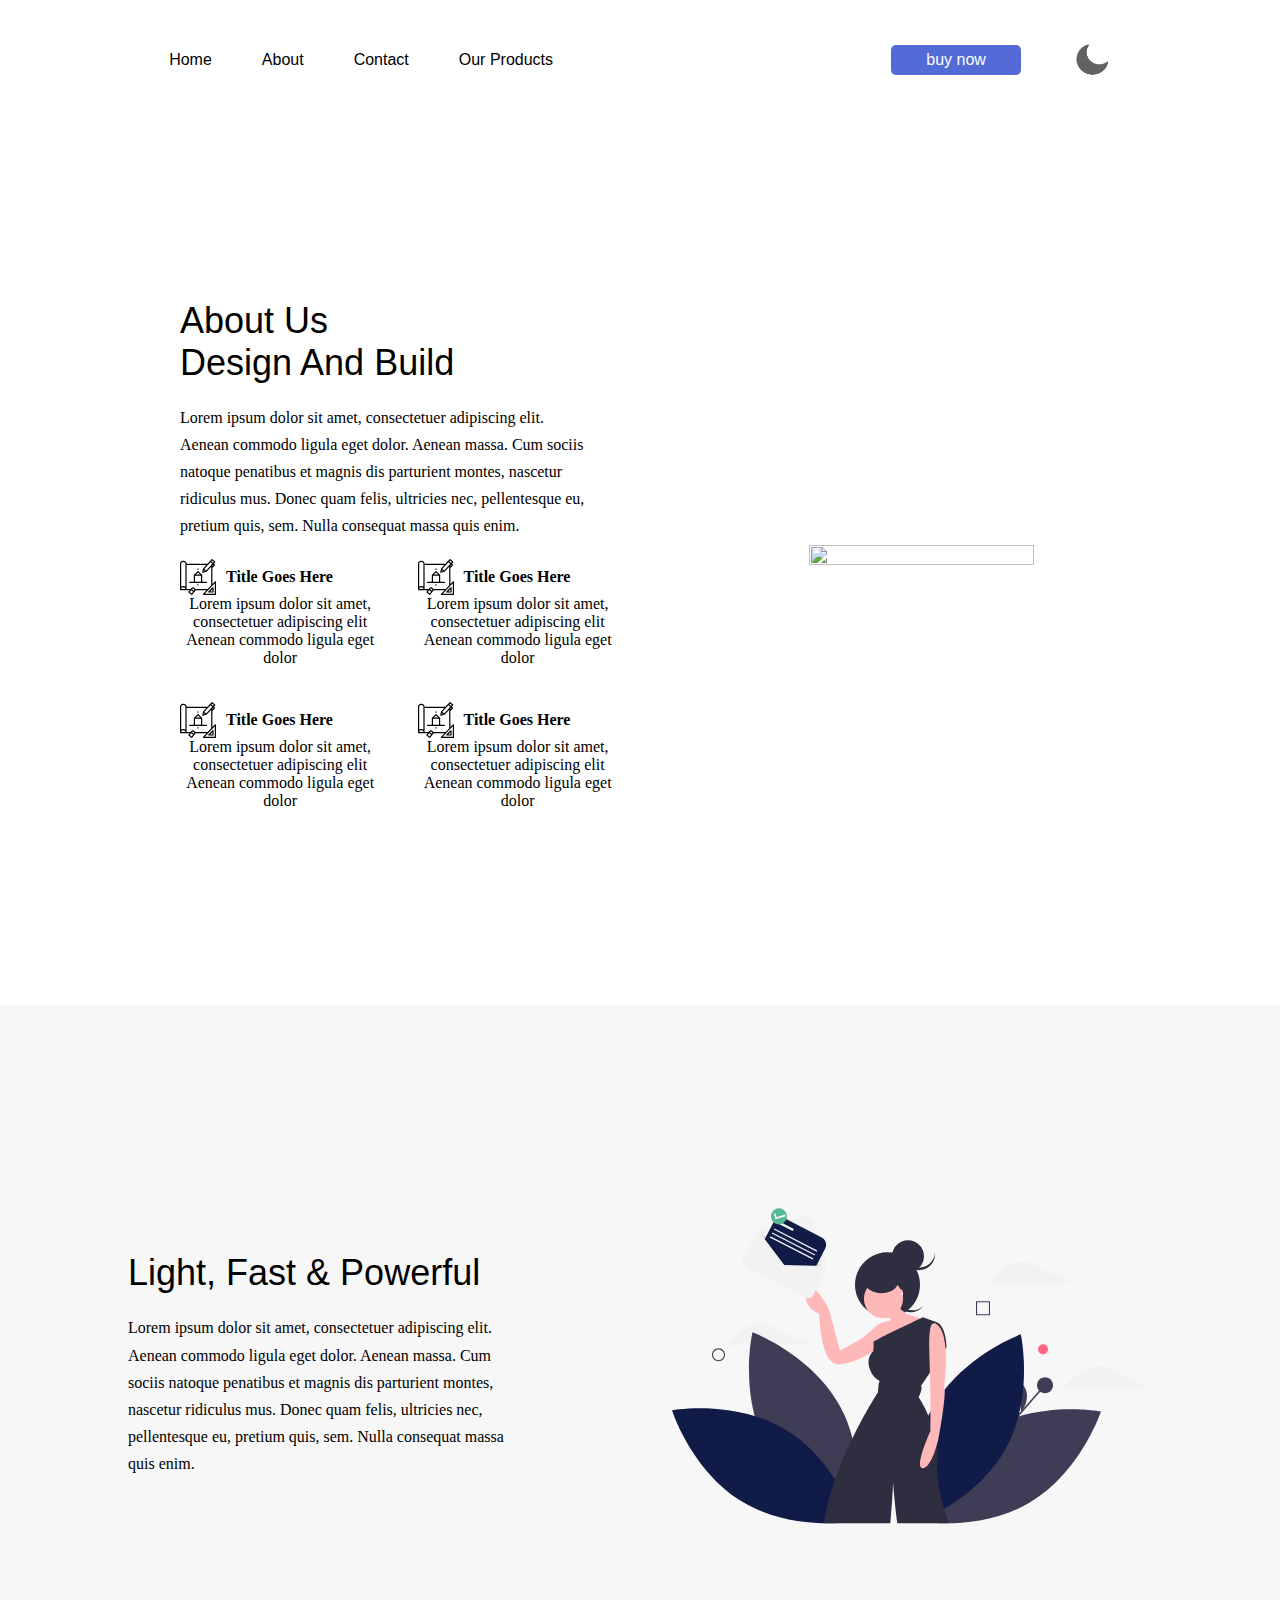
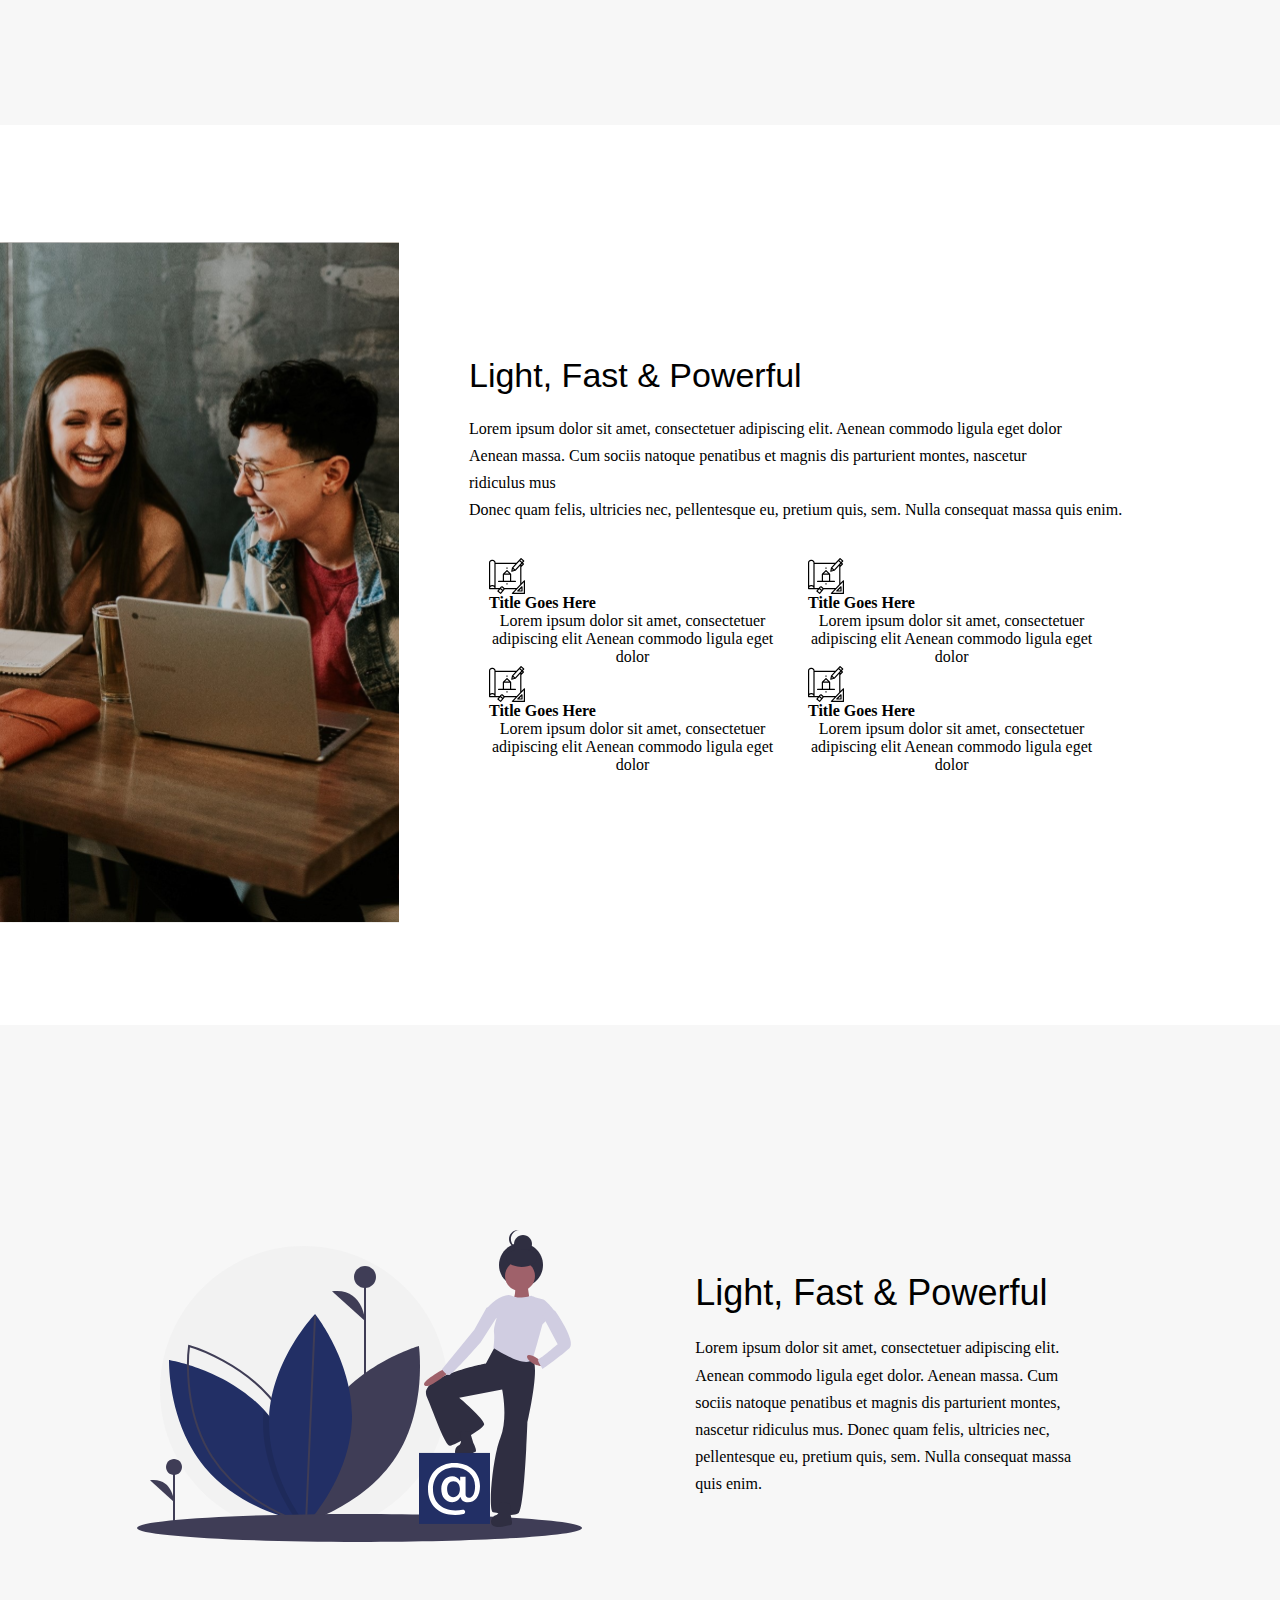
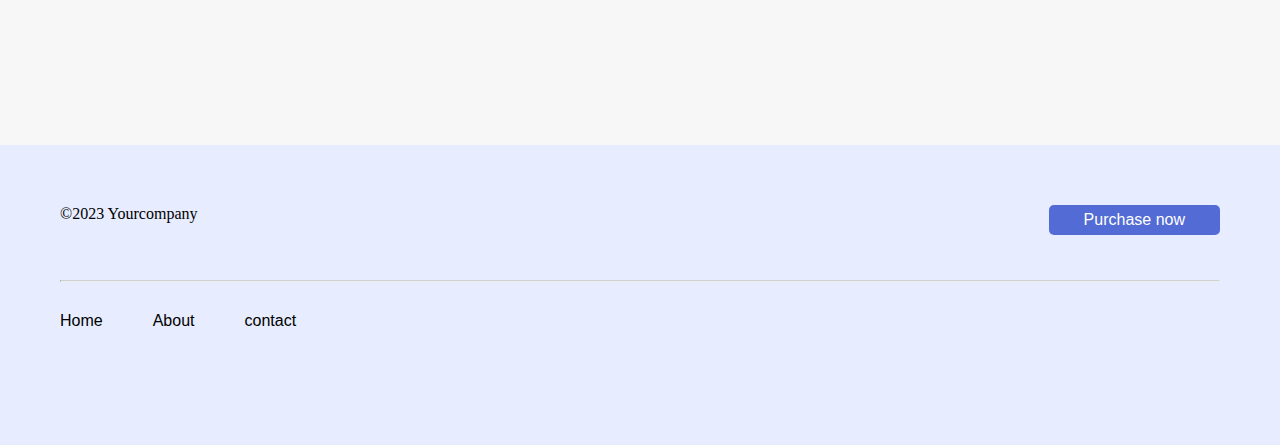
==== pages/about.html @ 18a708e0 "first commit" ====
<head>
    <meta charset="UTF-8">
    <meta name="viewport" content="width=device-width, initial-scale=1.0">
    <link rel="stylesheet" href="../style.css">
    <title>Document</title>
</head>
<body>
    <header>
        <nav>
            <ul>
                <li> <a href="../index.html">Home</a></li>
                <li><a href="about.html">About</a></li>
                <li><a href="contact.html">Contact</a></li>
                <li><a href="products.html">Our Products</a></li>

                
            </ul>
        </nav>
        <div class="header_right">
            <button>
                buy now
            </button>
            <img src="../assets/Icon/moon.png" class="moon" id="moon" alt="">
        </div>
    </header>
    <section class="about">
        <div class="left_section">
            <div>
                <h1 class="main_title">About Us <br/> Design And Build</h1>
                <p class="p_about">Lorem ipsum dolor sit amet, consectetuer adipiscing elit. Aenean commodo ligula eget dolor. Aenean massa. Cum sociis natoque penatibus et magnis dis parturient montes, nascetur ridiculus 
                    mus. Donec quam felis, ultricies nec, pellentesque eu, pretium quis, sem. Nulla consequat massa quis enim.</p>
            </div>
                    <div class="boxes">
                        <div class="box">
                            <div class="row">
                                <img class="icon" src="../assets/Icon.svg" alt="">
                                <h4>Title Goes Here</h4>
                            </div>
                            <p>Lorem ipsum dolor sit amet, <br> consectetuer adipiscing elit <br> Aenean commodo ligula eget dolor</p>
                        </div>
                        <div class="box">
                            <div class="row">
                                <img class="icon" src="../assets/Icon.svg" alt="">
                                <h4>Title Goes Here</h4>                            </div>
                            <p>Lorem ipsum dolor sit amet, <br> consectetuer adipiscing elit <br> Aenean commodo ligula eget dolor </p>
                        </div>
                        <div class="box">
                            <div class="row">
                                <img class="icon" src="../assets/Icon.svg" alt="">
                                <h4>Title Goes Here</h4>                            </div>
                            <p>Lorem ipsum dolor sit amet, <br> consectetuer adipiscing elit <br> Aenean commodo ligula eget dolor</p>
                        </div>
                        <div class="box">
                            <div class="row">
                                <img class="icon" src="../assets/Icon.svg" alt="">
                                <h4>Title Goes Here</h4>                            </div>
                            <p>Lorem ipsum dolor sit amet, <br> consectetuer adipiscing elit <br> Aenean commodo ligula eget dolor</p>
                        </div>
                    </div>
        </div>
        <div class="right_section">
            <img class="main_pic" src="../assets/Vert.png" alt="">
        </div>
    </section>
    <section class="second_page">
        <div class="second_left">
        <h1 class="main_title">Light, Fast & Powerful</h1>
        <p class="p_about">Lorem ipsum dolor sit amet, consectetuer adipiscing elit. Aenean commodo ligula eget dolor. Aenean massa. Cum sociis natoque penatibus et magnis dis parturient montes, nascetur ridiculus 
        mus. Donec quam felis, ultricies nec, pellentesque eu, pretium quis, sem. Nulla consequat massa quis enim.</p>
        </div>
        <div class="second_right">
            <img src="../assets/about1.svg" alt="">
        </div>
            
        </section>
        <section class="tirth_page">
            <div class="image_section">
                <img src="../assets/about2.svg" class="about2_image" alt="">
            </div>
            <div class="content_section">
                <h1 class="about2_title">Light, Fast & Powerful</h1>
                <p class="p_about">Lorem ipsum dolor sit amet, consectetuer adipiscing elit. Aenean commodo ligula eget dolor <br> Aenean massa. Cum sociis natoque penatibus et magnis dis parturient montes, nascetur <br> ridiculus 
                    mus <br> Donec quam felis, ultricies nec, pellentesque eu, pretium quis, sem. Nulla consequat massa quis enim.</p>
                    <div class="boxes2">
                        <div class="box2">
                            
                                <img class="icon" src="../assets/Icon.svg" alt="">
                                <h4>Title Goes Here</h4>
                            
                            <p>Lorem ipsum dolor sit amet, consectetuer <br> adipiscing elit  Aenean commodo ligula eget dolor</p>
                        </div>
                        <div class="box2">
                           
                                <img class="icon" src="../assets/Icon.svg" alt="">
                                <h4>Title Goes Here</h4>                            
                                <p>Lorem ipsum dolor sit amet, consectetuer <br> adipiscing elit  Aenean commodo ligula eget dolor</p>
                        </div>
                        <div class="box2">
                            
                                <img class="icon" src="../assets/Icon.svg" alt="">
                                <h4>Title Goes Here</h4>                          
                                <p>Lorem ipsum dolor sit amet, consectetuer <br> adipiscing elit Aenean commodo ligula eget dolor</p>
                        </div>
                        <div class="box2">
                            
                                <img class="icon" src="../assets/Icon.svg" alt="">
                                <h4>Title Goes Here</h4>                           
                                <p>Lorem ipsum dolor sit amet, consectetuer <br> adipiscing elit  Aenean commodo ligula eget dolor</p>
                        </div>
                    </div>
            </div>
            
        </section>
        <section class="second_page">
            <div class="second_right">
                <img src="../assets/about3.svg" alt="">
            </div>
            <div class="second_left">
                <h1 class="main_title">Light, Fast & Powerful</h1>
            <p class="p_about">Lorem ipsum dolor sit amet, consectetuer adipiscing elit. Aenean commodo ligula eget dolor. Aenean massa. Cum sociis natoque penatibus et magnis dis parturient montes, nascetur ridiculus 
            mus. Donec quam felis, ultricies nec, pellentesque eu, pretium quis, sem. Nulla consequat massa quis enim.</p>
                
            </div>
                
            </section>
        </section>
        <footer>
            <div class="footer_top">
                <p>©2023 Yourcompany</p>
            <button>Purchase now</button>
            </div>
            <div>
                <hr class="solid">
            </div>
            <div class="footer_bottom">
                <div class="footer_nav">
                    <nav>
                        <ul>
                            <li>Home</li>
                            <li>About</li>
                            <li>contact</li>
                        </ul>
                    </nav>
                    
                </div>
                <div class="social_media">
                    <img src="assets/Icon/facebook.png" alt="">
                    <img src="assets/Icon/instagram.png" alt="">
                    <img src="assets/Icon/linkedin.png" alt="">
                    <img src="assets/Icon/twitter.png" alt="">
                    <img src="assets/Icon/youtube.png" alt="">
                </div>
            </div>
        </footer>
        <script>
            const icon = document.getElementById("moon");
         const icons = document.querySelectorAll(".icon");
         
         icon.onclick = function() {
             document.body.classList.toggle("dark_theme");
             
             if (document.body.classList.contains("dark_theme")) {
                 icon.src = "../assets/Icon/sun.png"; 
                 icons.forEach((icon) => {
                     icon.src = "../assets/Icon_light.svg"; 
                 });
             } else {
                 icon.src = "../assets/Icon/moon.png"; 
                 icons.forEach((icon) => {
                     icon.src = "../assets/Icon.svg"; 
                 });
             }
         };
           </script>
</body>
---- style.css ----
:root{
  --primarycolor : white;
  --secondarycolor : black ;
  --optionalcolor : #526BD5;
  --thirthcolor : #F7F7F7;
  --footercolor : #E7ECFF ;
  --hovercolor : #FF8C00 ;
  --spancolor : #505F98 ;
  --transparent : transparent;
}


.dark_theme{
  --primarycolor : black;
  --secondarycolor :white ;
  --footercolor : #1A1A1B;
  --thirthcolor : #353437
}

h1,h1,h3,h4,h5,h6,p{
  color: var(--secondarycolor);
}

*{
    margin: 0;
    padding: 0;
}
body{
  background-color: var(--primarycolor);
}
html{
    scroll-behavior: smooth;
    overflow-x: hidden;

}

header {
    padding-top: 15px;
    position: relative;
    display: flex;
    z-index: 1;
    justify-content: space-around;
    align-items: center;
    height: 10%;
    background-color: var(--primarycolor);

}

nav ul {
    list-style-type: none;
    display: flex;
    gap: 50px; 
   
}

nav li {
    font-size: 18px;
    font-family: 'Roboto', sans-serif;
    font-size: 16px;
    font-weight: 400;
    text-decoration: none;
    
    
}
a{
    text-decoration: none;
    color: var(--secondarycolor);
}

a:hover{
  color: #526BD5;
}

button {
    background-color: var(--optionalcolor);
    color: white;
    border: none;
    padding: 6px 35px;
    font-size: 16px;
    cursor: pointer;
    border-radius: 5px;
}

.moon{
  width: 40px;
  height: 40px;
  cursor: pointer;
  z-index: 10;
  
}

.header_right{
  display: flex;
  align-items: center;
  gap: 50px;
}



.about{
    display: flex;
    justify-content: space-around;
    align-items: center;
    height: 100vh;
    padding: 0 80px;
}
.second_page{
    display: flex;
    justify-content: space-around;
    align-items: center;
    height: 80vh;
    padding: 0 80px;
    background-color: var(--thirthcolor);
}
.tirth_page{
    height: 100vh;
    display: flex;
    justify-content: space-between;
    align-items: center;
}

.right_section{
    width: 50%;
    display: flex;
    justify-content: center; 
    align-items: center;
}

.main_pic {
    width:  70%;
    height: auto ;
    object-fit: cover;
}
.left_section{
    width: 50%;
    display: flex;
    flex-direction: column;
    justify-content: space-evenly;
    align-items: flex-start;
    margin: 100px;
      
}
.main_title{
    margin-bottom: 20px;
    font-family: 'AG Medium 36', sans-serif;
    font-weight: normal;
    font-size: 36px; 
}
p{
    font-size: 16px;
    text-align: start;
    max-width: 90%;
}

.p_about{
    line-height: 1.7;
    font-size: 16px;
    text-align: start;
    max-width: 90%;
}
 .row{
  display: flex;
  justify-content: flex-start;
  align-items: center;
  gap: 10px;

 }

 .box{
    margin-top: 20px;
 }

 .boxes{
    display: grid;
    grid-template-columns: repeat(2,1fr);
    grid-template-rows: repeat(2,1fr);
    gap: 15px;

 }

 .second_left{
    max-width: 40%;
 }
 .second_right{
    max-width: 60%;
 }
 

.title_about{
    margin-bottom: 30px;
 }

 .image_section{
    width: 35%;
    height: 100%;
 }

 .about2_image{
    height: 100%;
    width: 100%;
 }

 .content_section{
    width: 65%;
    height: 100%;
    display: flex;
    align-items: flex-start;
    margin: 70px;
    justify-content: center;
    flex-direction: column;
   
 }
 
 .boxes2{
    padding-top: 35px;
    padding-left: 20px;
    padding-bottom: 20px;
    display: flex;
    justify-items: flex-start;
    flex-wrap: wrap;
 }
 .about2_title{
    margin-bottom: 20px;
    font-family: 'AG Medium 36', sans-serif;
    font-weight: normal;
    font-size: 34px;
 }


 footer{
    height:20vh;
    background-color: var(--footercolor);
    display: flex;
    flex-direction: column;
    padding: 60px;
    
 }

 .footer_top{
    display: flex;
    justify-content: space-between;
    align-items: flex-start;
 }


 hr.solid {
    margin-top: 45px;
    border-top: 1px solid  #CDD1D4;
  }

  .footer_bottom{
    margin-top: 30px;
    display: flex;
    justify-content: space-between;
    align-items: center;
  }

  .social_media{
    display: flex;
    gap: 30px;
  }

.main_page{
  background-color: var(--primarycolor);
    height: 100vh;
    width: 100%;
    display: flex;
    justify-content: space-between;
    overflow: hidden;
}

.main_image{
    z-index: 0;
    height: 80vh;
    width: 100%;
    position: absolute;
    left: 0;
   
    margin-left: 250px;
       
}

.content_side{
    z-index: 3;
    max-width: 50%;
    display: flex;
    flex-direction: column;
    justify-content: center;
    align-items: flex-start;
    gap: 50px;
    padding-left: 150px;
}

.btn2{
margin-left: 100px;
padding: 10px 35px;
border: solide var(--secondarycolor) 2px;
border: solid; 
border-radius: 5px; 
cursor: pointer; 
text-align: center; 
transition: background-color 0.3s, transform 0.1s; 
}

.btn1{
    padding: 10px 35px;
    border-radius: 5px;
    color: white;
    font-weight:normal;
    cursor: pointer; 
    text-align: center; 
    background-color: var(--optionalcolor);
}

.btns{
    display: flex;
    align-items: center;
}

.main_page2{
  background-color: var(--primarycolor);
    height: 100vh;
    width: 100%;
    display: flex;
    justify-content: space-between;
    align-items: center;
    overflow: hidden;
}


.main2img{
    height: 70vh;
    width: 100%;
}
 

.boxes3{
    padding-top: 35px;
    padding-left: 20px;
    padding-bottom: 20px;
    display: flex;
    justify-items: flex-start;
    align-items: flex-start;
 }

 .rectangle_page {
    background-color: var(--primarycolor);
    height: 100vh;
    width: 100%;
    background-image: url(assets/bg-curve.png);
    display: flex;
    flex-direction: column;
    justify-content: center;
    align-items: center;
    gap: 40px;
    overflow: hidden;
}

.rectangle_page , p{
    text-align: center;
    
}

.rectangle_page , h1{
    font-family: 'AG Medium 36', sans-serif;
    font-weight: normal;
    font-size: 36px;
    
}

.white-background {
    background-color: var(--primarycolor) !important; 
}

.contact_us{
    height: 100%;
    width: 100%;
    display: flex;
    justify-content: space-between;
    background-color: var(--primarycolor);
    
}
.contact_left{
    flex: 1.4;
    display: flex;
    flex-direction: column;
    justify-content: center;
}
.contact_right{
    flex: 0.6;
   
    
}

.contact_right img{
    height: 100vh;
    width: auto;

    
}
.contact-container {
    display: flex;
    flex-direction: column;
    gap: 10px;
  }
  
  .form-group {
    display: flex;
    flex-direction: column;
    align-items: center;
    margin-bottom: 15px;
  }
  
  .form-group-inline {
    display: flex;
    justify-content: space-between;
    gap: 20px;
  }
  
  .form-group-inline .form-group {
    flex: 1;
  }
  
  .form-input,
  .form-textarea {
    width: 70%;
    padding: 15px;
    background-color: var(--primarycolor);
    border: 1px solid #ccc;
    border-radius: 20px;
    font-size: 16px;
  }
  .contact_title {
  font-size: 3em;
  color: white;
  margin: 7%;
  text-align: center;
  }
  .form-submit {
    width: 25%;
    padding: 10px;
    background-color: var(--optionalcolor);
    color: white;
    border: none;
    border-radius: 20px;
    font-size: 22px;
    cursor: pointer;
    margin: 0 auto;
    padding: 16px 28px;
    text-transform: capitalize;
    display: inline-block;
    font-size: 0.9rem;
    -webkit-transition: 200ms;
    transition: 200ms;
    font-weight: 600;
  }
  input::placeholder {
    color: #888;      
    font-size: 14px;    
    opacity: 1;        
  }
  
  .form-submit:hover {
    background-color: var(--hovercolor);
  }
  
  .form-group-inline {
    display: flex;
    justify-content: space-around;
  }
  
  .form-group-inline .form-group {
    width: 48%;
  }
 .contact_us_header{
    display: flex;
    flex-direction: column;
    justify-content: center;
    align-items: start;
    padding-left: 120px;
    margin-bottom: 40px;
    gap: 30px;
 }

 .contact_us_header h1{
    font-family: 'AG Medium 36', sans-serif;
    font-weight: bold;
    font-size: 50px;
 }
 .contact_us_header p{
    text-align: start;
 }
 .contact_us_header span{
    color: var(--spancolor);
 }

.products{
  margin-top: 30px;
  height: 100vh;
  display: flex;
  flex-direction: column;
  align-items: center;
  gap: 50px;
}
.parent{
  display: grid;
  grid-template-columns: repeat(6 , 1fr);
  grid-template-rows: repeat(6 , 1fr);
  height: 80%;
  width: 80%;
  gap: 15px;

}


.grid1{
background-color: var(--thirthcolor);
grid-column: 1/3;
grid-row: 1/5;
border-radius: 20px;
}

.grid2{
  background-color: var(--thirthcolor);
  grid-column: 3/5;
  grid-row: 1/4;
  border-radius: 20px;
  display: flex;
  flex-direction: column;
  align-items: center;
  justify-content: flex-start;
  gap: 25px;
}
.grid3{
  background-color: var(--thirthcolor);
  grid-column: 5/7;
  grid-row: 1/4;
  border-radius: 20px;
  display: flex;
  flex-direction: column;
  align-items: center;
  justify-content: flex-start;
  gap: 25px;
}
.grid4{
  background-color: var(--thirthcolor);
  grid-column: 1/3;
  grid-row: 5/7;
  border-radius: 20px;
  display: flex;
  flex-direction: column;
  justify-content: center;
  align-items: center;
  gap: 25px;
  

}
.grid5{
  background-color: var(--thirthcolor);
  grid-column: 3/5;
  grid-row: 4/7;
  border-radius: 20px;
  display: flex;
  flex-direction: column;
  align-items: center;
  justify-content: flex-start;
  gap: 25px;
}
.grid6{
  background-color: var(--thirthcolor);
  grid-column: 5/7;
  grid-row: 4/7;
  border-radius: 20px;
  display: flex;
  flex-direction: column;
  align-items: center;
  justify-content: flex-start;
  gap: 25px;

}

.grid1 img
{
  width: 100%;
  height: 100%; 
  object-fit: cover;
}

.grid2 img,
.grid3 img,
.grid5 img,
.grid6 img {
  width: 60%;
  height: 60%;
  margin-top: 20px;

}
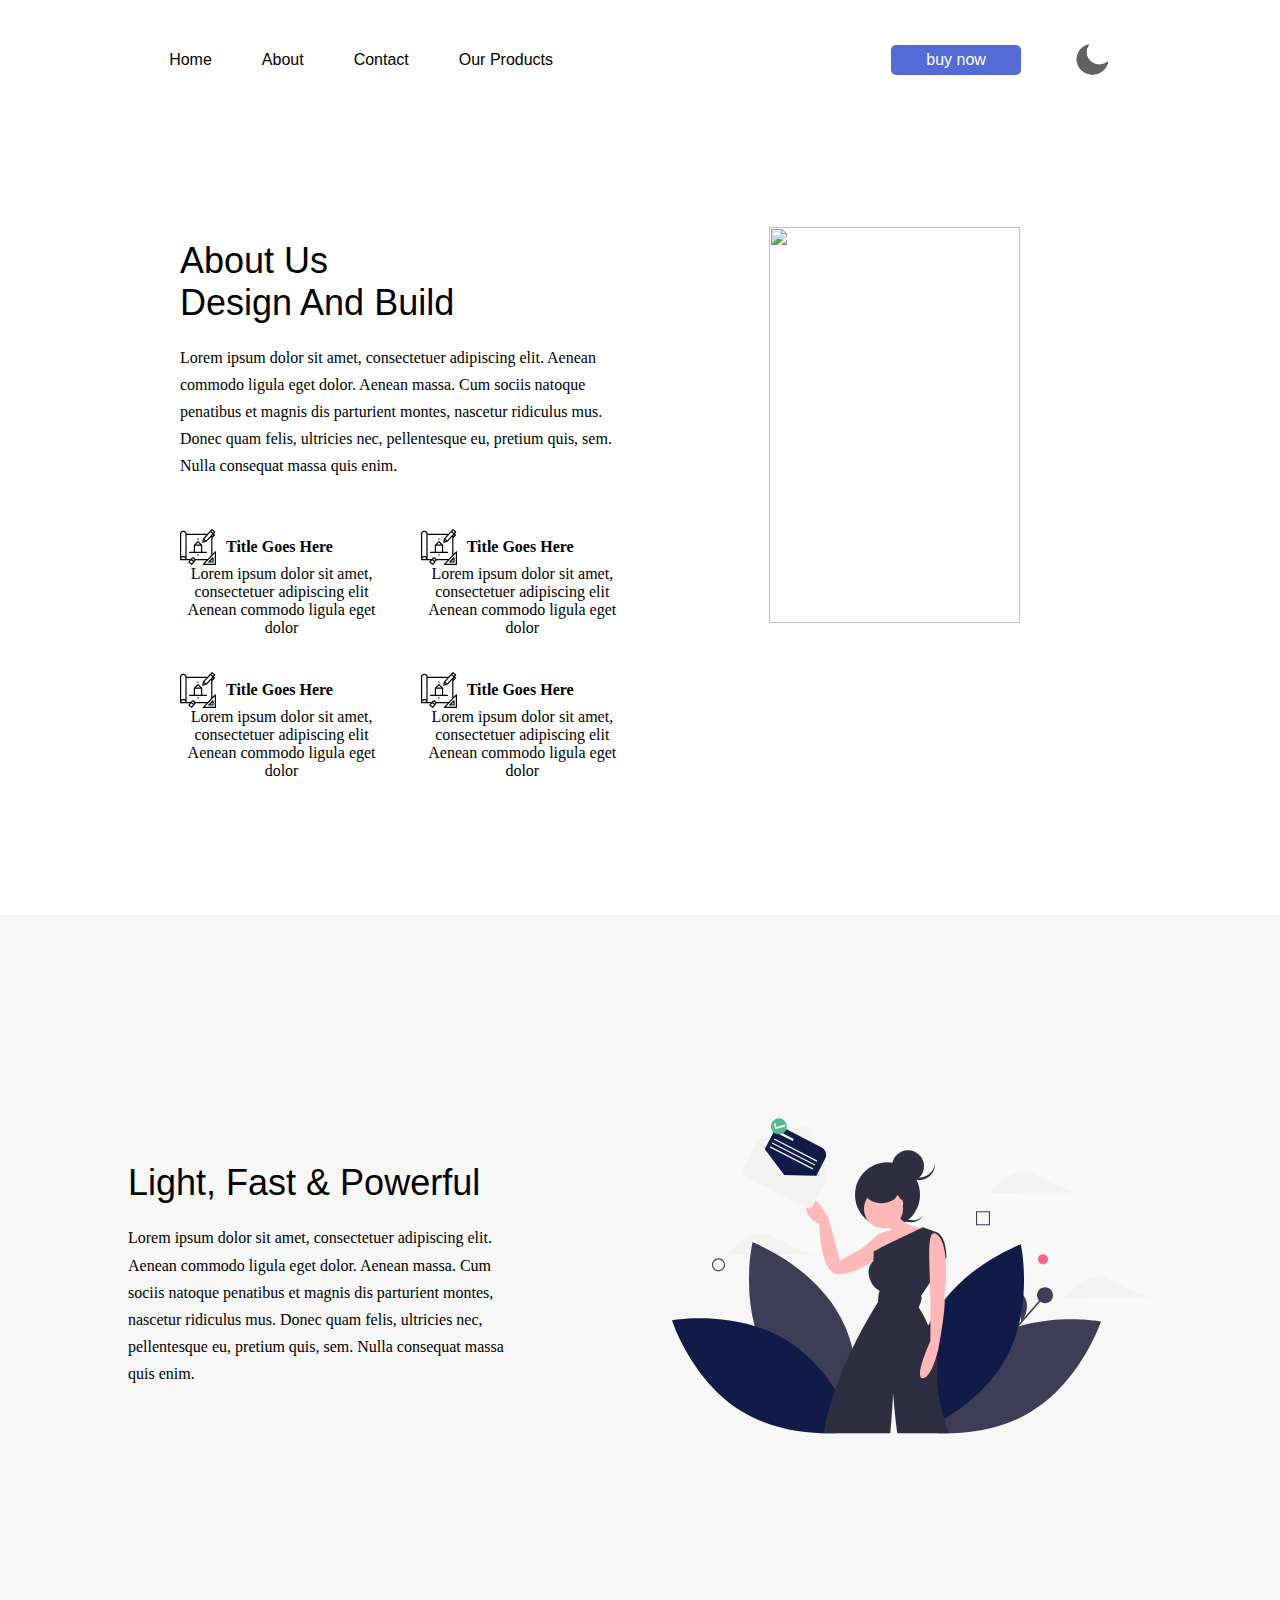
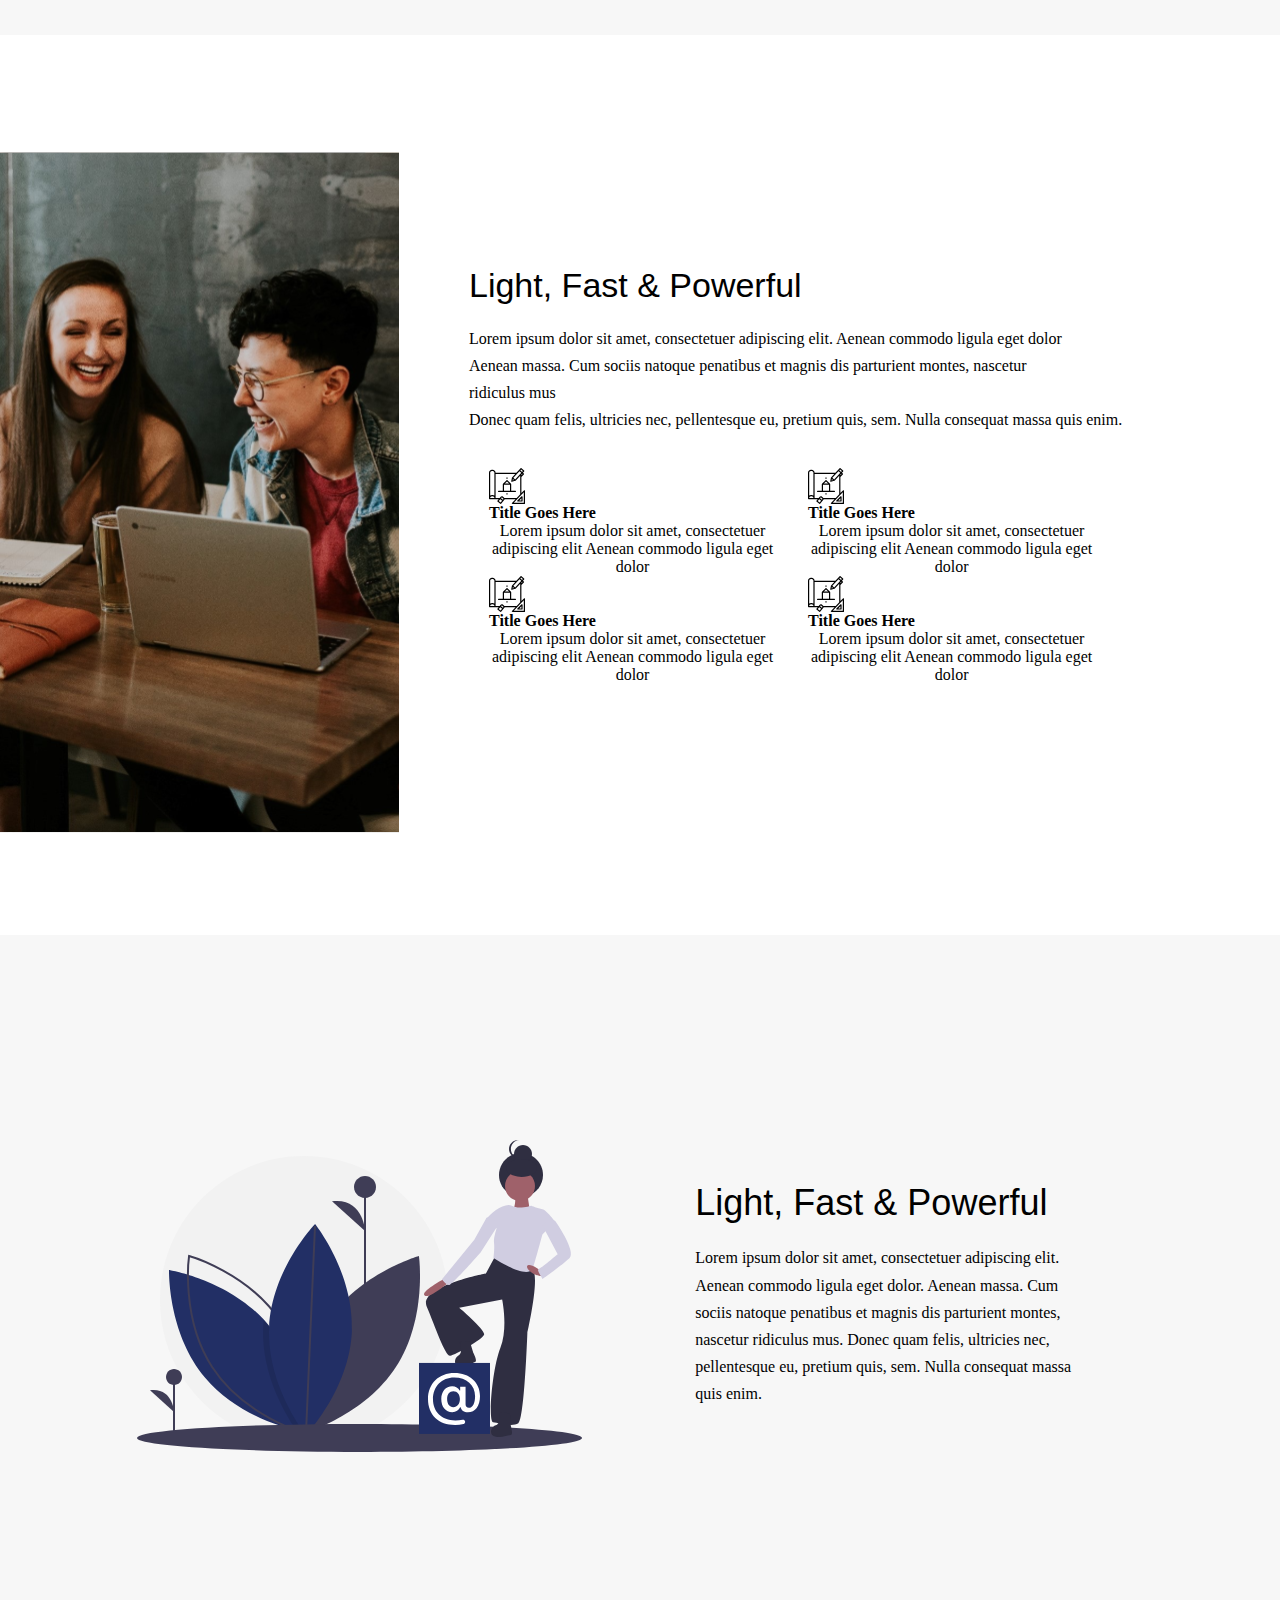
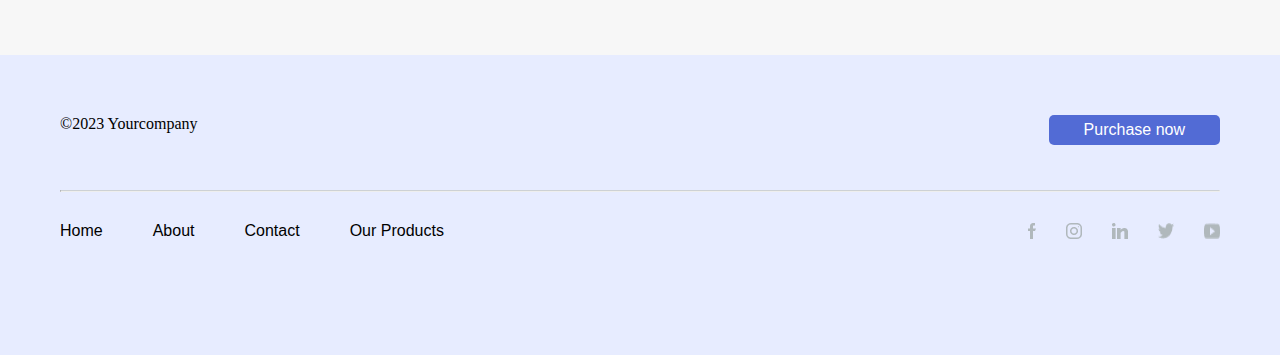
==== commit c7bf0c20: "second commit" ====
--- a/pages/about.html
+++ b/pages/about.html
@@ -7,21 +7,28 @@
 <body>
     <header>
         <nav>
-            <ul>
-                <li> <a href="../index.html">Home</a></li>
-                <li><a href="about.html">About</a></li>
-                <li><a href="contact.html">Contact</a></li>
-                <li><a href="products.html">Our Products</a></li>
+            <ul class="nav_menu">
+                <li class="nav_item"> <a href="../index.html">Home</a></li>
+                <li class="nav_item"><a href="about.html">About</a></li>
+                <li class="nav_item"><a href="contact.html">Contact</a></li>
+                <li class="nav_item"><a href="products.html">Our Products</a></li>
 
                 
             </ul>
         </nav>
+    
         <div class="header_right">
             <button>
                 buy now
             </button>
             <img src="../assets/Icon/moon.png" class="moon" id="moon" alt="">
+            <div class="hamburger">
+                <span class="bar"></span>
+                <span class="bar"></span>
+                <span class="bar"></span>
+            </div>
         </div>
+
     </header>
     <section class="about">
         <div class="left_section">
@@ -136,40 +143,22 @@
                 <div class="footer_nav">
                     <nav>
                         <ul>
-                            <li>Home</li>
-                            <li>About</li>
-                            <li>contact</li>
+                             <li> <a href="../index.html">Home</a></li>
+                             <li><a href="about.html">About</a></li>
+                             <li><a href="contact.html">Contact</a></li>
+                             <li><a href="products.html">Our Products</a></li>
                         </ul>
                     </nav>
                     
                 </div>
                 <div class="social_media">
-                    <img src="assets/Icon/facebook.png" alt="">
-                    <img src="assets/Icon/instagram.png" alt="">
-                    <img src="assets/Icon/linkedin.png" alt="">
-                    <img src="assets/Icon/twitter.png" alt="">
-                    <img src="assets/Icon/youtube.png" alt="">
+                    <img src="../assets/Icon/facebook.png" alt="">
+                    <img src="../assets/Icon/instagram.png" alt="">
+                    <img src="../assets/Icon/linkedin.png" alt="">
+                    <img src="../assets/Icon/twitter.png" alt="">
+                    <img src="../assets/Icon/youtube.png" alt="">
                 </div>
             </div>
         </footer>
-        <script>
-            const icon = document.getElementById("moon");
-         const icons = document.querySelectorAll(".icon");
-         
-         icon.onclick = function() {
-             document.body.classList.toggle("dark_theme");
-             
-             if (document.body.classList.contains("dark_theme")) {
-                 icon.src = "../assets/Icon/sun.png"; 
-                 icons.forEach((icon) => {
-                     icon.src = "../assets/Icon_light.svg"; 
-                 });
-             } else {
-                 icon.src = "../assets/Icon/moon.png"; 
-                 icons.forEach((icon) => {
-                     icon.src = "../assets/Icon.svg"; 
-                 });
-             }
-         };
-           </script>
+        <script src="../script.js"></script>
 </body>--- a/style.css
+++ b/style.css
@@ -46,6 +46,23 @@
 
 }
 
+.hamburger{
+  display: none;
+  cursor: pointer;
+}
+.bar{
+  display: block;
+  width: 25px;
+  height: 3px;
+  margin: 5px auto;
+  background-color: black;
+  -webkit-transition: all 0.3s ease-in-out ;
+  transition: all 0.3s ease-in-out ;
+}
+.bar_color{
+  background-color: white !important;
+}
+
 nav ul {
     list-style-type: none;
     display: flex;
@@ -98,10 +115,11 @@
 
 
 .about{
-    display: flex;
-    justify-content: space-around;
-    align-items: center;
-    height: 100vh;
+    display: grid;
+    grid-template-columns: repeat(2,1fr);
+    height: 90vh;
+    width: 80%;
+    margin-left: 100px;
     padding: 0 80px;
 }
 .second_page{
@@ -120,7 +138,8 @@
 }
 
 .right_section{
-    width: 50%;
+  grid-column: 2/3;
+
     display: flex;
     justify-content: center; 
     align-items: center;
@@ -132,12 +151,13 @@
     object-fit: cover;
 }
 .left_section{
-    width: 50%;
+    grid-column: 1/2;
     display: flex;
     flex-direction: column;
-    justify-content: space-evenly;
+    justify-content: center;
     align-items: flex-start;
-    margin: 100px;
+    gap: 30px;
+
       
 }
 .main_title{
@@ -236,6 +256,7 @@
     
  }
 
+
  .footer_top{
     display: flex;
     justify-content: space-between;
@@ -259,10 +280,11 @@
     display: flex;
     gap: 30px;
   }
+ 
 
 .main_page{
   background-color: var(--primarycolor);
-    height: 100vh;
+    height: 90vh;
     width: 100%;
     display: flex;
     justify-content: space-between;
@@ -294,8 +316,10 @@
 .btn2{
 margin-left: 100px;
 padding: 10px 35px;
-border: solide var(--secondarycolor) 2px;
+color: var(--secondarycolor);
 border: solid; 
+border-color: var(--secondarycolor);
+border-width: 2px;
 border-radius: 5px; 
 cursor: pointer; 
 text-align: center; 
@@ -319,7 +343,7 @@
 
 .main_page2{
   background-color: var(--primarycolor);
-    height: 100vh;
+    height: 90vh;
     width: 100%;
     display: flex;
     justify-content: space-between;
@@ -375,25 +399,30 @@
 .contact_us{
     height: 100%;
     width: 100%;
-    display: flex;
+    display: grid;
+    grid-template-columns: repeat(2,1fr);
+    grid-template-rows: repeat(2,1fr);
     justify-content: space-between;
     background-color: var(--primarycolor);
     
 }
 .contact_left{
-    flex: 1.4;
+    grid-column: 1/2;
     display: flex;
     flex-direction: column;
     justify-content: center;
 }
 .contact_right{
-    flex: 0.6;
+  grid-column: 2/3;
+  display: flex;
+  align-items: center;
+  justify-content: center;
    
     
 }
 
 .contact_right img{
-    height: 100vh;
+    height: 90vh;
     width: auto;
 
     
@@ -496,7 +525,6 @@
 
 .products{
   margin-top: 30px;
-  height: 100vh;
   display: flex;
   flex-direction: column;
   align-items: center;
@@ -504,79 +532,68 @@
 }
 .parent{
   display: grid;
+  height: 100vh;
   grid-template-columns: repeat(6 , 1fr);
   grid-template-rows: repeat(6 , 1fr);
   height: 80%;
   width: 80%;
   gap: 15px;
-
-}
-
-
-.grid1{
-background-color: var(--thirthcolor);
-grid-column: 1/3;
-grid-row: 1/5;
-border-radius: 20px;
-}
-
-.grid2{
+  padding-bottom: 50px;
+
+}
+
+
+.grid1, .grid2, .grid3, .grid4, .grid5, .grid6 {
   background-color: var(--thirthcolor);
-  grid-column: 3/5;
-  grid-row: 1/4;
   border-radius: 20px;
   display: flex;
   flex-direction: column;
   align-items: center;
+  gap: 25px;
+  transition: transform 0.2s ease; 
+}
+.grid1:hover, .grid2:hover, .grid3:hover, .grid4:hover, .grid5:hover, .grid6:hover {
+  transform: scale(1.01); 
+  background-color: #f4f3f3; 
+}
+
+.hover_dark:hover{
+  background-color: rgb(97, 96, 96) !important;
+}
+
+.grid1 {
+  grid-column: 1/3;
+  grid-row: 1/5;
+}
+
+.grid2 {
+  grid-column: 3/5;
+  grid-row: 1/4;
   justify-content: flex-start;
-  gap: 25px;
-}
-.grid3{
-  background-color: var(--thirthcolor);
+}
+
+.grid3 {
   grid-column: 5/7;
   grid-row: 1/4;
-  border-radius: 20px;
-  display: flex;
-  flex-direction: column;
-  align-items: center;
   justify-content: flex-start;
-  gap: 25px;
-}
-.grid4{
-  background-color: var(--thirthcolor);
+}
+
+.grid4 {
   grid-column: 1/3;
   grid-row: 5/7;
-  border-radius: 20px;
-  display: flex;
-  flex-direction: column;
   justify-content: center;
-  align-items: center;
-  gap: 25px;
-  
-
-}
-.grid5{
-  background-color: var(--thirthcolor);
+}
+
+.grid5 {
   grid-column: 3/5;
   grid-row: 4/7;
-  border-radius: 20px;
-  display: flex;
-  flex-direction: column;
-  align-items: center;
   justify-content: flex-start;
-  gap: 25px;
-}
-.grid6{
-  background-color: var(--thirthcolor);
+}
+
+.grid6 {
   grid-column: 5/7;
   grid-row: 4/7;
-  border-radius: 20px;
-  display: flex;
-  flex-direction: column;
-  align-items: center;
   justify-content: flex-start;
-  gap: 25px;
-
 }
 
 .grid1 img
@@ -596,6 +613,203 @@
 
 }
 
+
+/* Media Queries for Responsiveness */
+@media (max-width: 1300px) {
+  .parent {
+    height: auto;
+    grid-template-columns: repeat(4, 1fr);
+    grid-template-rows: repeat(9, 1fr);
+    padding-bottom: 50px;
+  }
+
+  .grid1 {
+    grid-column: 1 / 3;
+    grid-row: 1 / 4;
+    display: flex;
+    align-items: center;
+    justify-content: center;
+    
+  }
+
+  .grid2{
+    grid-column: 3 / 5;
+    grid-row: 1 / 4;
+    display: flex;
+    align-items: center;
+    justify-content: center;
+  }
+  .grid3{
+    grid-column: 1 / 3;
+    grid-row: 4 / 7;
+    display: flex;
+    align-items: center;
+    justify-content: center;
+  }
+  .grid4{
+    grid-column: 3 / 5;
+    grid-row: 4 / 7;
+    display: flex;
+    align-items: center;
+    justify-content: center;
+  }
+  .grid5{
+    grid-column: 1 / 3;
+    grid-row: 7 / 10;
+    display: flex;
+    align-items: center;
+    justify-content: center;
+  }
+  .grid6{
+    grid-column: 3 / 5;
+    grid-row: 7 / 10;
+    display: flex;
+    align-items: center;
+    justify-content: center;
+  }
+
+
+  .grid1 img
+{
+  width: 50%;
+  height: auto; 
+  object-fit: fill;
+  
+}
+
+
+
+.grid2 img,
+.grid3 img,
+.grid5 img,
+.grid6 img {
+  width: 30%;
+  height:auto;
+  margin-top: 5px;
+object-fit: cover;
+}
+
+
+.contact_us{
+  grid-template-columns: 1fr;
+  grid-template-rows: 1fr;
+}
+.contact_left{
+  display: flex;
+  flex-direction: column;
+  justify-content: center;
+  grid-column: 1/2;
+  grid-row: 1/2
+}
+.contact_right{
+  display: none;
+}
+
+.contact_us_header{
+  padding-right: 100px;
+  display: flex;
+  flex-direction: column;
+  align-items: center;
+ 
+}
+
+}
+
+@media (max-width: 800px) {
+  .parent {
+    height: auto;
+    grid-template-columns: repeat(2, 1fr);
+    grid-template-rows: repeat(12, 1fr);
+    padding-bottom: 50px;
+    padding-top: 20px;
+  }
+
+  .grid1{
+    grid-column: 1/3;
+    grid-row: 1/3;
+    display: flex;
+    align-items: center;
+    justify-content: center;
+  }
+  .grid2{
+    grid-column: 1/3;
+    grid-row: 3/5;
+    display: flex;
+    align-items: center;
+    justify-content: center;
+  }
+  .grid3{
+    grid-column: 1/3;
+    grid-row: 5/7;
+    display: flex;
+    align-items: center;
+    justify-content: center;
+  }
+  .grid4{
+    grid-column: 1/3;
+    grid-row: 7/9;
+    display: flex;
+    align-items: center;
+    justify-content: center;
+  }
+  .grid5{
+    grid-column: 1/3;
+    grid-row: 9/11;
+    display: flex;
+    align-items: center;
+    justify-content: center;
+  }
+  .grid6{
+    grid-column: 1/3;
+    grid-row: 11/13;
+    display: flex;
+    align-items: center;
+    justify-content: center;
+  }
+  .hamburger{
+    display: block;
+  }
+  .hamburger.active .bar:nth-child(2){
+    opacity: 0;
+  }
+  .hamburger.active .bar:nth-child(1){
+    transform: translateY(8px) rotate(45deg);
+  }
+  .hamburger.active .bar:nth-child(3){
+    transform: translateY(-8px) rotate(-45deg);
+  }
+  .nav_menu{
+    position: absolute;
+    left: -100%;
+    top: 70px;
+    gap: 0;
+    flex-direction: row;
+    justify-content: center;
+    gap: 50px;
+    width: 100%;
+    text-align: center;
+    transition: 0.3s;
+  } 
+  .nav_item{
+    margin: 16px 0;
+  }
+ 
+  .nav_menu.active{
+    left: 0;
+  }
+
+
+  .footer_nav{
+    display: none
+  }
+  .social_media{
+    width: 100%;
+    display: flex;
+    justify-content: center;
+  }
+}
+
+
   
   
  
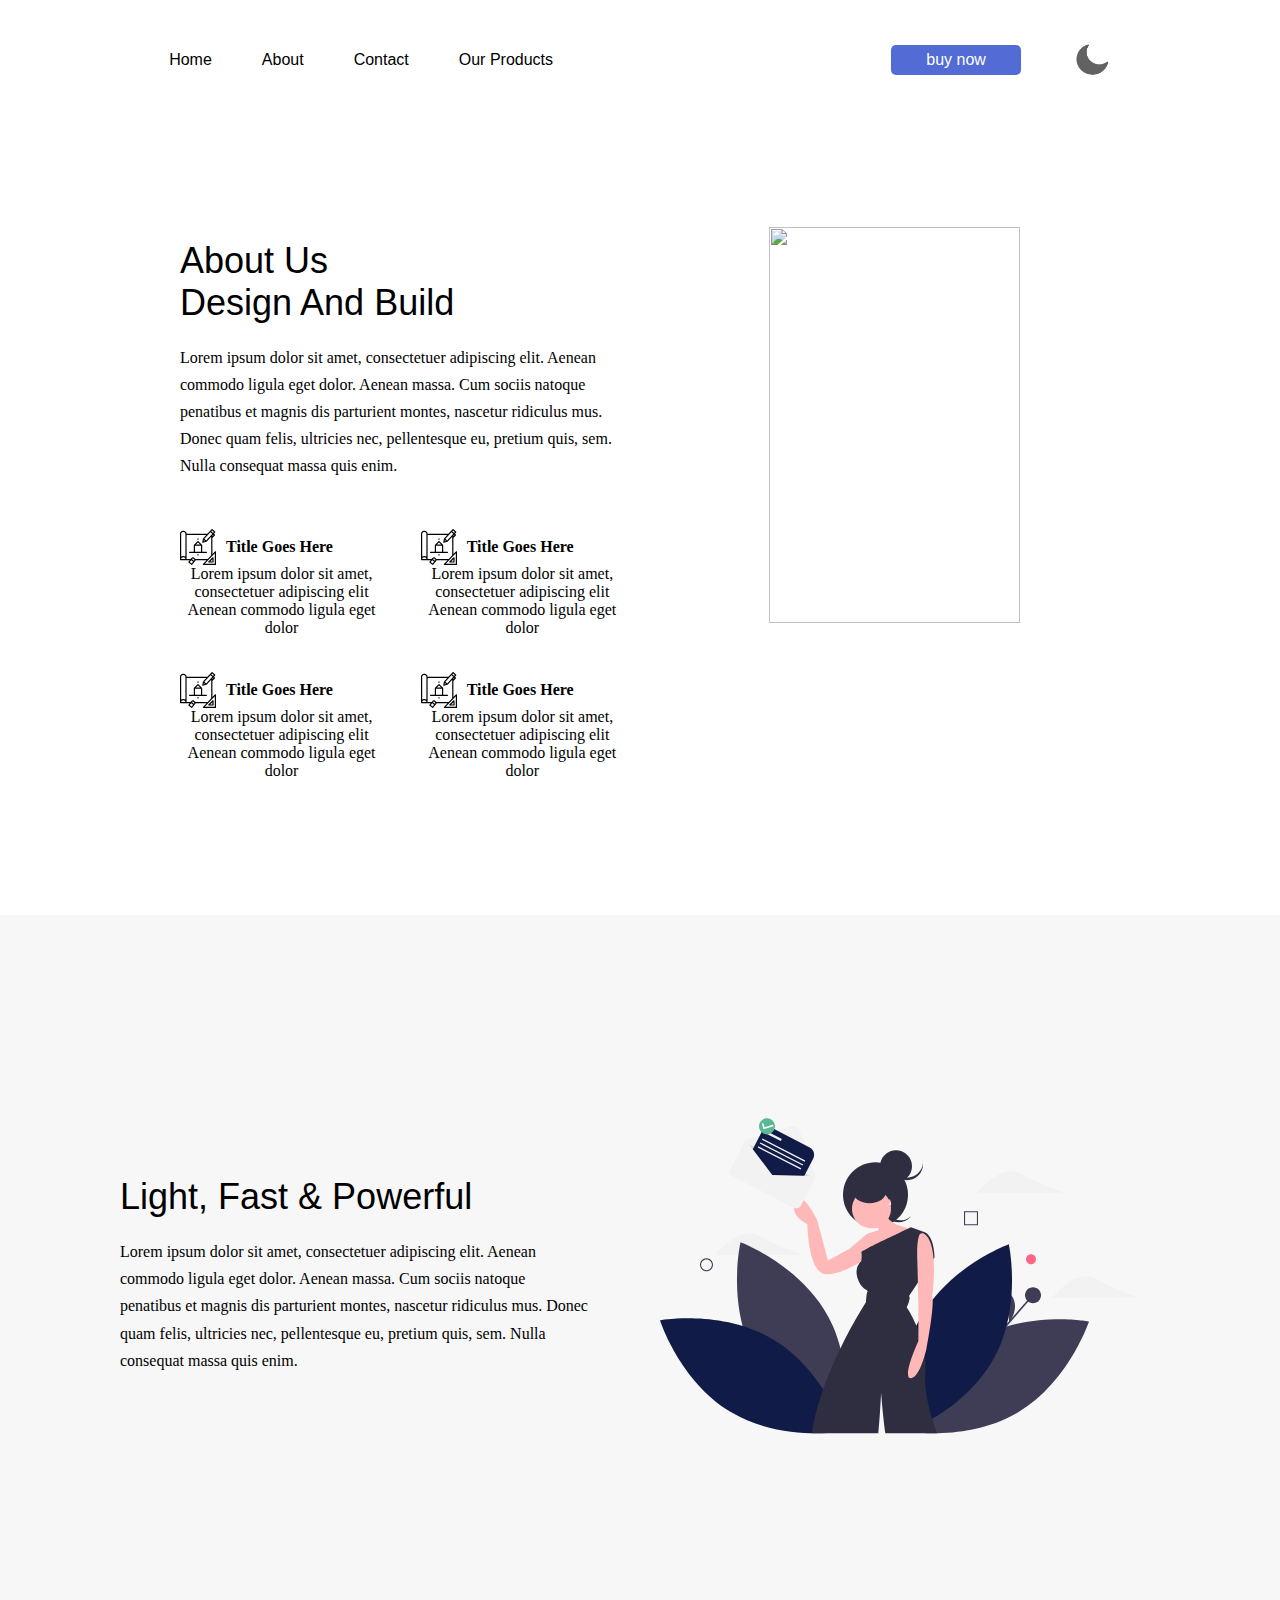
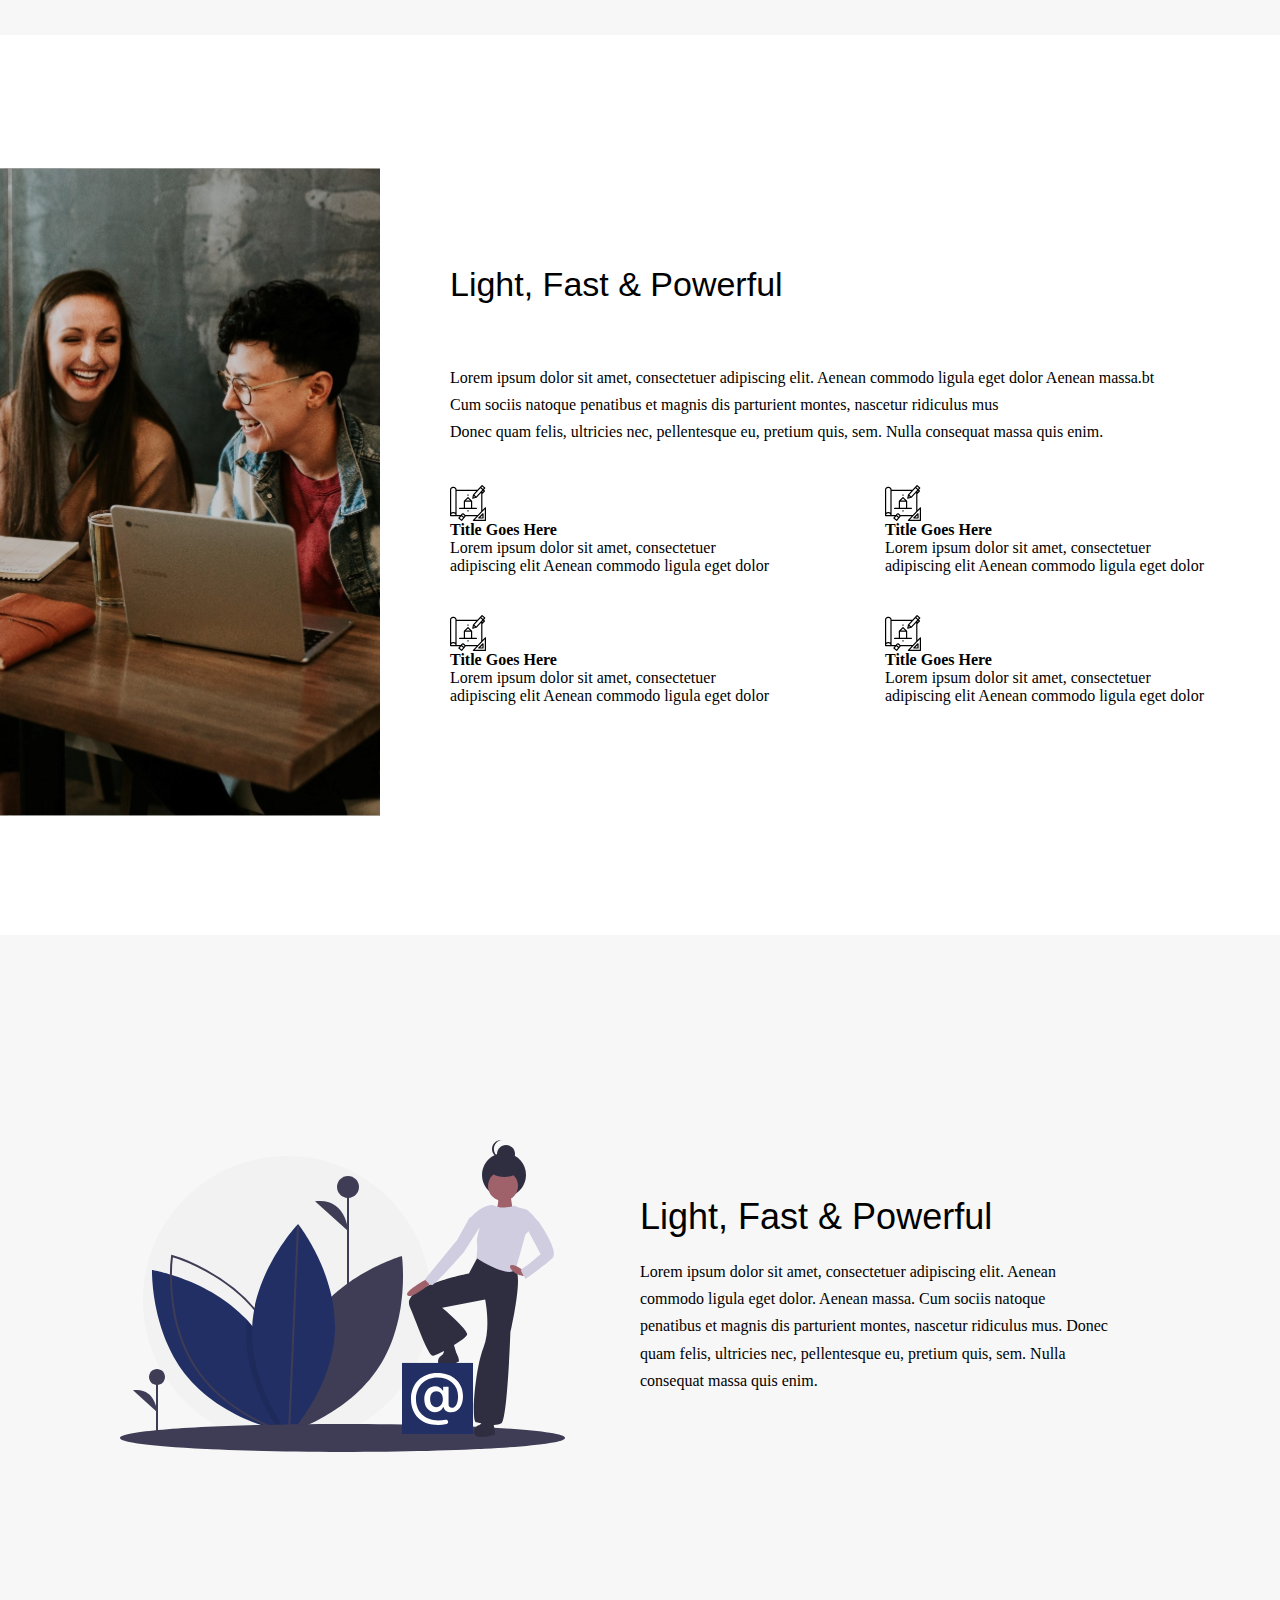
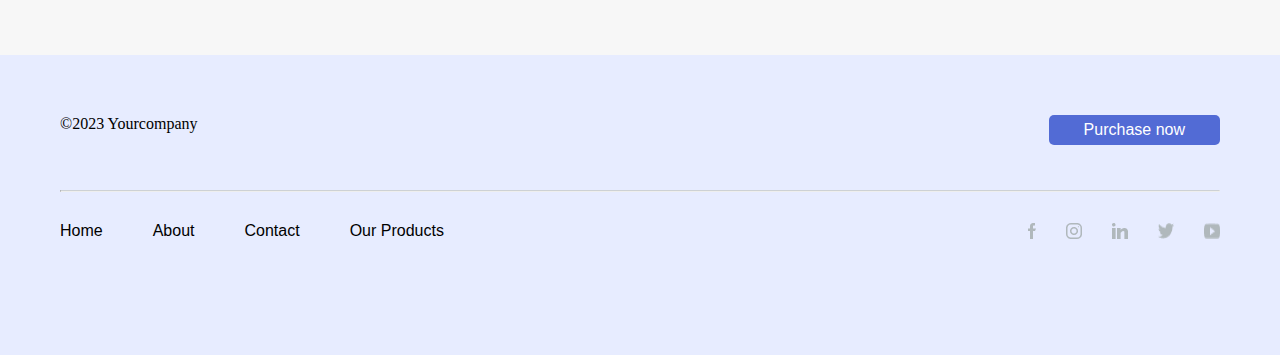
==== commit 4a1c03d2: "bonus completed" ====
--- a/pages/about.html
+++ b/pages/about.html
@@ -86,43 +86,42 @@
             </div>
             <div class="content_section">
                 <h1 class="about2_title">Light, Fast & Powerful</h1>
-                <p class="p_about">Lorem ipsum dolor sit amet, consectetuer adipiscing elit. Aenean commodo ligula eget dolor <br> Aenean massa. Cum sociis natoque penatibus et magnis dis parturient montes, nascetur <br> ridiculus 
+                <p class="p_about">Lorem ipsum dolor sit amet, consectetuer adipiscing elit. Aenean commodo ligula eget dolor  Aenean massa.bt <br> Cum sociis natoque penatibus et magnis dis parturient montes, nascetur  ridiculus 
                     mus <br> Donec quam felis, ultricies nec, pellentesque eu, pretium quis, sem. Nulla consequat massa quis enim.</p>
                     <div class="boxes2">
                         <div class="box2">
-                            
                                 <img class="icon" src="../assets/Icon.svg" alt="">
                                 <h4>Title Goes Here</h4>
                             
-                            <p>Lorem ipsum dolor sit amet, consectetuer <br> adipiscing elit  Aenean commodo ligula eget dolor</p>
+                            <p class="p_boXes">Lorem ipsum dolor sit amet, consectetuer <br> adipiscing elit  Aenean commodo ligula eget dolor</p>
                         </div>
                         <div class="box2">
                            
                                 <img class="icon" src="../assets/Icon.svg" alt="">
                                 <h4>Title Goes Here</h4>                            
-                                <p>Lorem ipsum dolor sit amet, consectetuer <br> adipiscing elit  Aenean commodo ligula eget dolor</p>
+                                <p class="p_boXes" >Lorem ipsum dolor sit amet, consectetuer <br> adipiscing elit  Aenean commodo ligula eget dolor</p>
                         </div>
                         <div class="box2">
                             
                                 <img class="icon" src="../assets/Icon.svg" alt="">
                                 <h4>Title Goes Here</h4>                          
-                                <p>Lorem ipsum dolor sit amet, consectetuer <br> adipiscing elit Aenean commodo ligula eget dolor</p>
+                                <p class="p_boXes">Lorem ipsum dolor sit amet, consectetuer <br> adipiscing elit Aenean commodo ligula eget dolor</p>
                         </div>
                         <div class="box2">
                             
                                 <img class="icon" src="../assets/Icon.svg" alt="">
                                 <h4>Title Goes Here</h4>                           
-                                <p>Lorem ipsum dolor sit amet, consectetuer <br> adipiscing elit  Aenean commodo ligula eget dolor</p>
+                                <p class="p_boXes">Lorem ipsum dolor sit amet, consectetuer <br> adipiscing elit  Aenean commodo ligula eget dolor</p>
                         </div>
                     </div>
             </div>
             
         </section>
-        <section class="second_page">
-            <div class="second_right">
+        <section class="fourth_page">
+            <div class="fourth_page_right">
                 <img src="../assets/about3.svg" alt="">
             </div>
-            <div class="second_left">
+            <div class="fourth_page_left">
                 <h1 class="main_title">Light, Fast & Powerful</h1>
             <p class="p_about">Lorem ipsum dolor sit amet, consectetuer adipiscing elit. Aenean commodo ligula eget dolor. Aenean massa. Cum sociis natoque penatibus et magnis dis parturient montes, nascetur ridiculus 
             mus. Donec quam felis, ultricies nec, pellentesque eu, pretium quis, sem. Nulla consequat massa quis enim.</p>
--- a/style.css
+++ b/style.css
@@ -1,3 +1,6 @@
+@import url('https://fonts.googleapis.com/css2?family=Pacifico&display=swap');
+
+
 :root{
   --primarycolor : white;
   --secondarycolor : black ;
@@ -97,6 +100,9 @@
     cursor: pointer;
     border-radius: 5px;
 }
+button:hover{
+  background-color: #3e51a4;
+}
 
 .moon{
   width: 40px;
@@ -123,23 +129,41 @@
     padding: 0 80px;
 }
 .second_page{
-    display: flex;
+    display: grid;
+    grid-template-columns: repeat(2,1fr);
+    grid-template-rows: 1fr;
     justify-content: space-around;
     align-items: center;
     height: 80vh;
-    padding: 0 80px;
+    padding: 0 120px;
     background-color: var(--thirthcolor);
+}
+
+.second_left{
+  grid-column: 1/2;
+  grid-row: 1;
+  display: flex;
+  flex-direction: column;
+  justify-content: center;
+  align-items: flex-start;
+}
+.second_right{
+  grid-column: 2/3;
+  grid-row: 1;
+  display: flex;
+  justify-content: center;
+  align-items: flex-start;
 }
 .tirth_page{
     height: 100vh;
-    display: flex;
-    justify-content: space-between;
-    align-items: center;
+    width: 100%;
+    display: grid;
+    grid-template-columns: repeat(3, 1fr);
+    gap: 70px;
 }
 
 .right_section{
   grid-column: 2/3;
-
     display: flex;
     justify-content: center; 
     align-items: center;
@@ -166,6 +190,20 @@
     font-weight: normal;
     font-size: 36px; 
 }
+
+
+.fourth_page{
+  display: grid;
+  grid-template-columns: repeat(2,1fr);
+  grid-template-rows: 1fr;
+  justify-content: space-around;
+  align-items: center;
+  height: 80vh;
+  padding: 0 120px;
+  background-color: var(--thirthcolor);
+  
+}
+
 p{
     font-size: 16px;
     text-align: start;
@@ -178,6 +216,9 @@
     text-align: start;
     max-width: 90%;
 }
+.p_boXes{
+  text-align: start;
+}
  .row{
   display: flex;
   justify-content: flex-start;
@@ -198,12 +239,7 @@
 
  }
 
- .second_left{
-    max-width: 40%;
- }
- .second_right{
-    max-width: 60%;
- }
+
  
 
 .title_about{
@@ -211,8 +247,8 @@
  }
 
  .image_section{
-    width: 35%;
-    height: 100%;
+  grid-column: 1/2;
+  height: 100%;
  }
 
  .about2_image{
@@ -221,23 +257,22 @@
  }
 
  .content_section{
-    width: 65%;
-    height: 100%;
-    display: flex;
-    align-items: flex-start;
-    margin: 70px;
-    justify-content: center;
-    flex-direction: column;
-   
- }
+    grid-column: 2/4;
+    height: 100vh;
+    width: 100%;
+    display: flex;
+    justify-content: center;
+    flex-direction: column;
+    gap: 40px;
+
+ }
+
  
  .boxes2{
-    padding-top: 35px;
-    padding-left: 20px;
-    padding-bottom: 20px;
-    display: flex;
-    justify-items: flex-start;
-    flex-wrap: wrap;
+  display: grid;
+  grid-template-columns: repeat(2,1fr);
+  grid-template-rows: repeat(2,1fr);
+  gap: 40px;
  }
  .about2_title{
     margin-bottom: 20px;
@@ -283,34 +318,53 @@
  
 
 .main_page{
-  background-color: var(--primarycolor);
-    height: 90vh;
-    width: 100%;
-    display: flex;
-    justify-content: space-between;
-    overflow: hidden;
-}
-
-.main_image{
-    z-index: 0;
-    height: 80vh;
-    width: 100%;
-    position: absolute;
-    left: 0;
-   
-    margin-left: 250px;
-       
-}
-
-.content_side{
+height: 90vh;
+width: 100%;
+display: grid;
+grid-template-columns: repeat(2, 1fr);
+grid-template-rows: 1fr;
+}
+.main_right{
+  grid-column: 2/3;
+  grid-row: 1;
+  display: flex;
+  justify-content: center;
+  align-items: center;
+}
+
+.main_right img{
+  height: 80vh;
+  width: 100%;
+}
+
+.main_left{
+  padding-left: 100px;
+  grid-column: 1/2;
+  grid-row: 1;
+  display: flex;
+  flex-direction: column;
+  justify-content: center;
+  align-items: flex-start;
+  gap:60px;
+}
+
+
+
+.content_side2{
     z-index: 3;
-    max-width: 50%;
+    grid-column: 1/2;
     display: flex;
     flex-direction: column;
     justify-content: center;
     align-items: flex-start;
-    gap: 50px;
     padding-left: 150px;
+}
+
+.maine_page2_pic{
+  grid-column: 2/3;
+  display: flex;
+  justify-content: center;
+  align-items: center;
 }
 
 .btn2{
@@ -339,16 +393,15 @@
 .btns{
     display: flex;
     align-items: center;
+    justify-content: center;
 }
 
 .main_page2{
   background-color: var(--primarycolor);
     height: 90vh;
     width: 100%;
-    display: flex;
-    justify-content: space-between;
-    align-items: center;
-    overflow: hidden;
+    display: grid;
+    grid-template-columns: repeat(2,1fr);
 }
 
 
@@ -614,6 +667,52 @@
 }
 
 
+
+.error{
+  height: 90vh;
+  width: 80%;
+  margin: auto;
+  display: grid;
+  grid-template-columns: repeat(2,1fr);
+  grid-template-rows: 1;
+}
+
+.error_img{
+  grid-column: 1/2;
+  display: flex;
+  justify-content: center;
+  align-items: center;
+}
+
+.error_img img{
+height: auto;
+width: 60%;
+}
+.error_content{
+  grid-column: 2/3;
+  display: flex;
+  flex-direction: column;
+  justify-content: center;
+  align-items: center;
+  gap: 20px;
+}
+.errorh1{
+font-size: 180px;
+color: #37488D;
+font-family: 'Pacifico', cursive;
+}
+.errorp{
+  color: #37488D;
+}
+.errorh3{
+  font-size: 40px;
+}
+.errorbutton{
+  padding: 10px 62px;
+  border-radius: 24px;
+  background-color: #37488D;
+}
+
 /* Media Queries for Responsiveness */
 @media (max-width: 1300px) {
   .parent {
@@ -810,6 +909,195 @@
 }
 
 
+
+@media (max-width: 1200px){
+  .about{
+    margin-top: 40px;
+    display: grid;
+    grid-template-columns: 1fr;
+    grid-template-rows: repeat(2,1fr);
+    height: 160vh;
+    margin-left: 0;
+
+
+}
+.right_section{
+  grid-column: 1/2;
+  grid-row: 2/3;
+    display: flex;
+    justify-content: center; 
+    align-items: center;
+}
+.main_pic {
+  width:  auto;
+  height: 50vh ;
+  object-fit: cover;
+}
+
+.left_section{
+    grid-column: 1/2;
+    grid-row: 1/2;
+    display: flex;
+    flex-direction: column;
+    justify-content: flex-start;
+    align-items: flex-start;
+
+}
+.boxes{
+  margin: auto;
+}
+
+
+.second_page{
+  display: grid;
+  grid-template-columns: 1fr;
+  grid-template-rows:repeat(2,1fr);
+  justify-content: space-around;
+  align-items: center;
+  height: 110vh;
+  background-color: var(--thirthcolor);
+}
+
+
+.second_left{
+  grid-column: 1/2;
+  grid-row: 1/2;
+  display: flex;
+  flex-direction: column;
+  justify-content: center;
+  align-items: center;
+}
+.second_right{
+  grid-column: 1/2;
+  grid-row: 2/3;
+  display: flex;
+  justify-content: center;
+  align-items: center;
+}
+
+.tirth_page{
+  height: 200vh;
+  width: 100%;
+  display: grid;
+  grid-template-columns: repeat(2, 1fr);
+  gap: 70px;
+}
+
+.image_section{
+  grid-column: 1/3;
+  display: flex;
+  justify-content: center;
+  align-items: center;
+ }
+
+ .about2_image{
+    max-height: 70vh;
+    width: 60vw;
+
+ }
+
+ .content_section{
+    grid-column: 1/3;
+    height: 100vh;
+    width: 100%;
+    display: flex;
+  align-items: center;
+    justify-content: center;
+    flex-direction: column;
+
+ }
+ .boxes2{
+ margin: auto;
+}
+
+.fourth_page{
+  display: grid;
+  grid-template-columns: 1fr;
+  grid-template-rows:repeat(2,1fr);
+  justify-content: space-around;
+  align-items: center;
+  height: 110vh;
+  background-color: var(--thirthcolor);
+}
+
+.fourth_page_left{
+  grid-column: 1/2;
+  grid-row: 1/2;
+  display: flex;
+  flex-direction: column;
+  justify-content: center;
+  align-items: center;
+}
+.fourth_page_right{
+  grid-column: 1/2;
+  grid-row: 2/3;
+  display: flex;
+  flex-direction: column;
+  justify-content: center;
+  align-items: center;
+}
+
+.main_page{
+  height: 160vh;
+  width: 100%;
+  display: grid;
+  grid-template-columns: repeat(1, 1fr);
+  grid-template-rows: repeat(2,1fr);
+  }
+  .main_right{
+    grid-column: 1/2;
+    grid-row: 2/3;
+    display: flex;
+    justify-content: flex-start;
+    align-items: center;
+  }
+  
+  .main_right img{
+    height: 60vh;
+    width: 100%;
+    margin-right: 60px;
+ 
+  }
+  
+  .main_left{
+    grid-column: 1/2;
+    grid-row: 1/2;
+    display: flex;
+    flex-direction: column;
+    justify-content: center;
+    align-items: center;
+    gap:60px;
+  }
+
+  .main_page2{
+    background-color: var(--primarycolor);
+      height: 160vh;
+      width: 100%;
+      display: grid;
+      grid-template-columns: 1fr;
+      grid-template-rows: repeat(2,1fr);
+  }
+  .content_side2{
+    grid-column: 1/2;
+    grid-row: 1/2;
+    display: flex;
+    flex-direction: column;
+    justify-content: flex-start;
+    align-items: flex-start;
+    margin-right: 60px;
+
+}
+
+.maine_page2_pic{
+  grid-column: 1/2;
+  grid-row: 2/3;
+  display: flex;
+  justify-content: flex-start;
+  align-items: flex-start;
+}
+
+
+}
   
   
  
